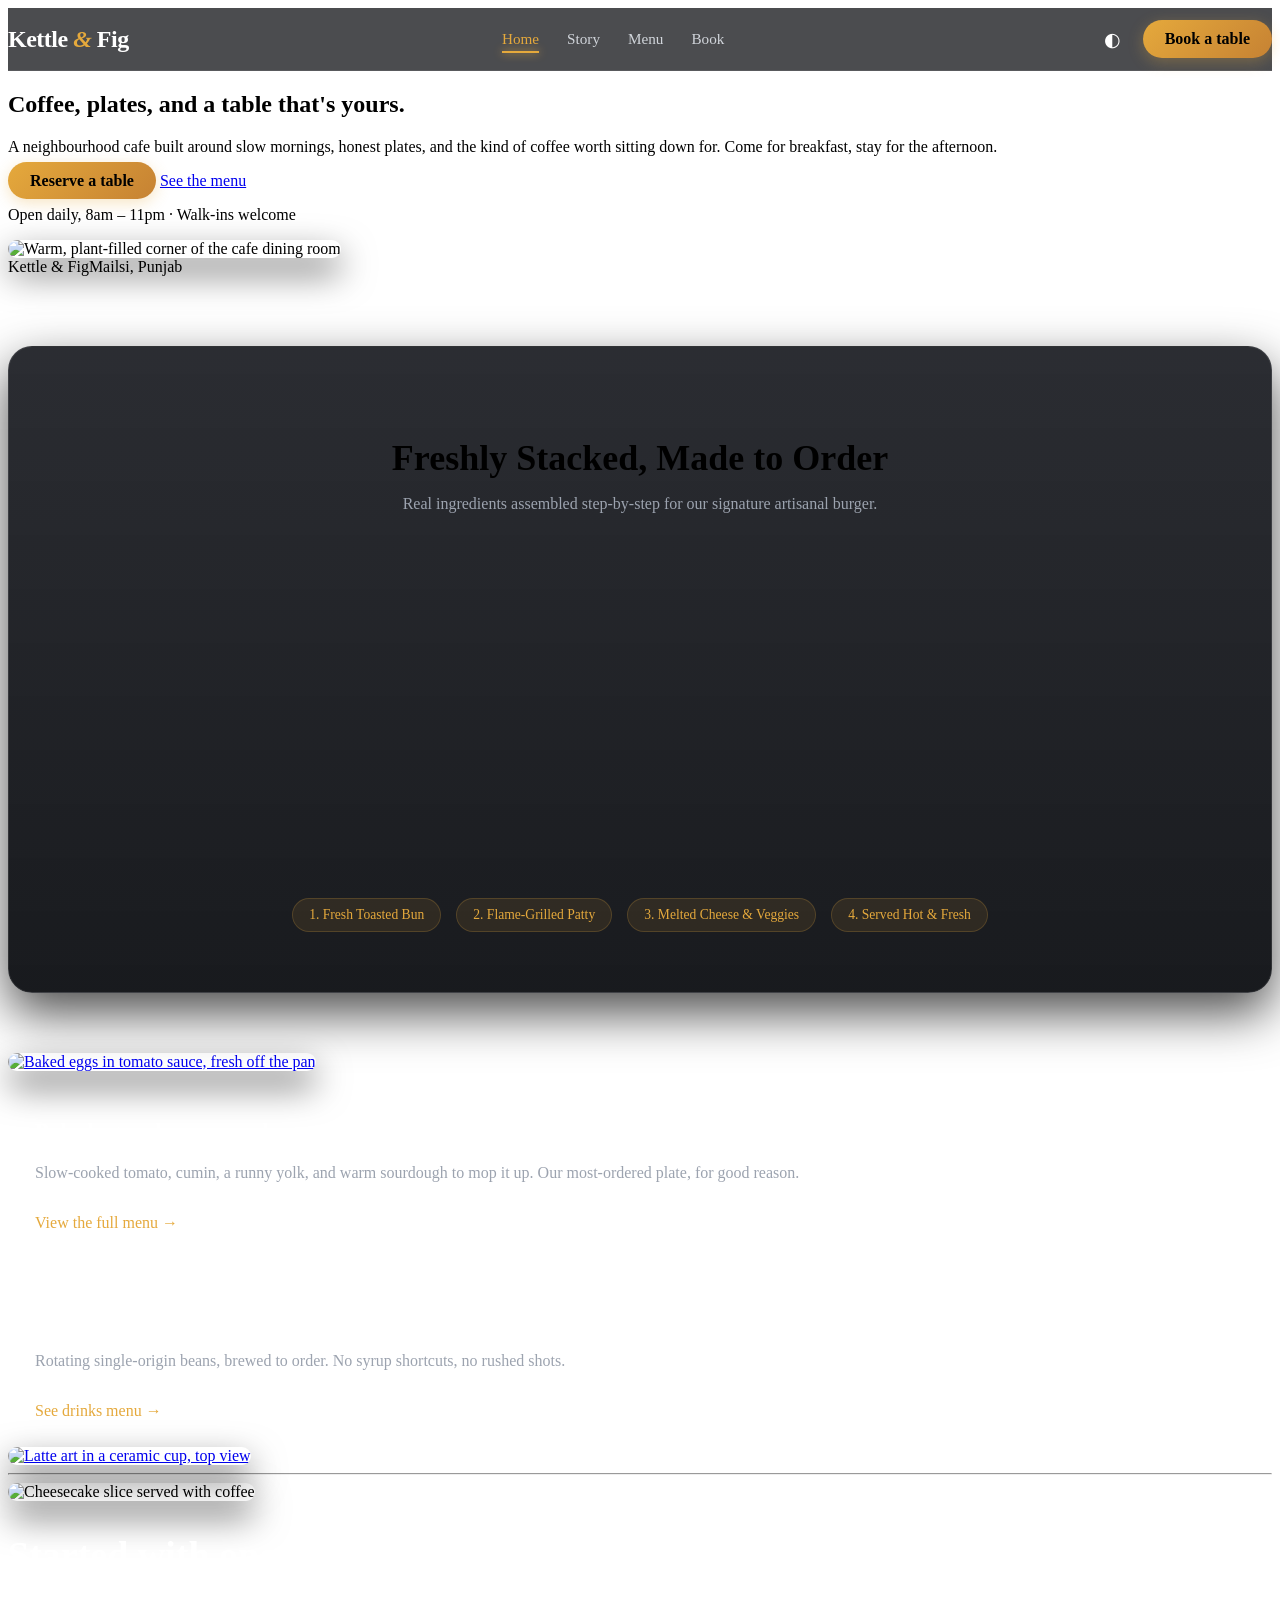
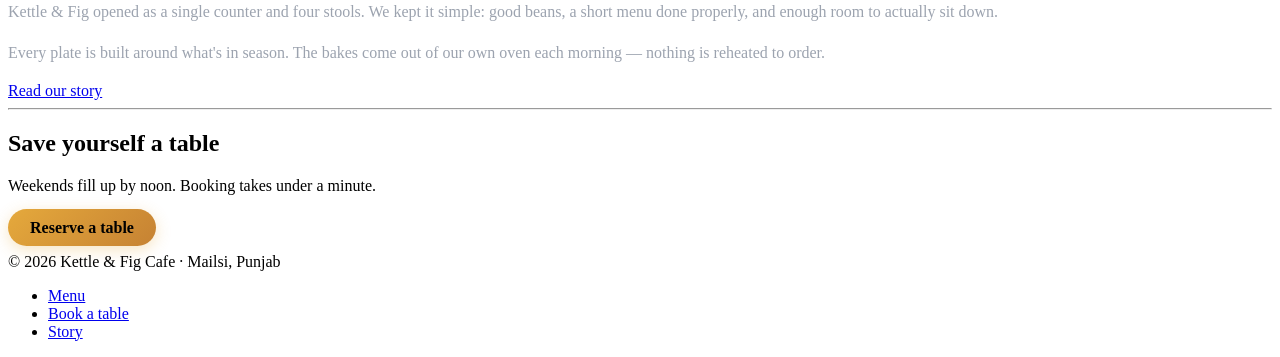
==== index.html @ b9de0999 "Add files via upload" ====
<!DOCTYPE html>
<html lang="en">
<head>
<meta charset="UTF-8">
<meta name="viewport" content="width=device-width, initial-scale=1.0">
<title>Kettle &amp; Fig — Coffee, plates, and a table that's yours</title>
<link rel="stylesheet" href="styles.css">
<style>
  /* --- PREMIUM NAVIGATION BAR & ENHANCED VISUALS --- */
  
  /* Modern Sticky Glassmorphism Header */
  header {
    position: sticky;
    top: 0;
    z-index: 1000;
    background: rgba(15, 17, 21, 0.75);
    backdrop-filter: blur(12px);
    -webkit-backdrop-filter: blur(12px);
    border-bottom: 1px solid rgba(255, 255, 255, 0.08);
    padding: 12px 0;
  }

  nav.wrap {
    display: flex;
    justify-content: space-between;
    align-items: center;
  }

  /* Attractive Logo Styling */
  .logo {
    font-size: 1.5rem;
    font-weight: 700;
    color: #fff;
    text-decoration: none;
    letter-spacing: -0.5px;
    transition: text-shadow 0.3s ease;
  }

  .logo em {
    color: #e5a93c;
    font-style: italic;
  }

  .logo:hover {
    text-shadow: 0 0 12px rgba(229, 169, 60, 0.6);
  }

  /* Stylish Nav Links */
  .nav-links {
    display: flex;
    gap: 28px;
    list-style: none;
    margin: 0;
    padding: 0;
  }

  .nav-links a {
    color: #d1d5db;
    text-decoration: none;
    font-weight: 500;
    font-size: 0.95rem;
    position: relative;
    padding: 6px 0;
    transition: color 0.3s ease;
  }

  .nav-links a:hover, .nav-links a.current {
    color: #e5a93c;
  }

  /* Animated Bottom Line on Hover */
  .nav-links a::after {
    content: '';
    position: absolute;
    bottom: 0;
    left: 0;
    width: 0%;
    height: 2px;
    background: #e5a93c;
    box-shadow: 0 0 8px #e5a93c;
    transition: width 0.3s ease;
  }

  .nav-links a:hover::after, .nav-links a.current::after {
    width: 100%;
  }

  /* Glowing Nav Button */
  .btn-nav {
    background: linear-gradient(135deg, #e5a93c 0%, #c68233 100%);
    color: #000 !important;
    padding: 10px 22px;
    border-radius: 30px;
    font-weight: 600;
    text-decoration: none;
    box-shadow: 0 4px 15px rgba(229, 169, 60, 0.3);
    transition: all 0.3s ease;
  }

  .btn-nav:hover {
    transform: translateY(-2px);
    box-shadow: 0 6px 20px rgba(229, 169, 60, 0.5);
  }

  /* Image Visual Improvements */
  .hero-photo img, .feature-photo img, .story-photo img {
    border-radius: 20px;
    box-shadow: 0 15px 35px rgba(0, 0, 0, 0.6);
    transition: transform 0.6s cubic-bezier(0.16, 1, 0.3, 1), box-shadow 0.6s ease;
  }

  .hero-photo:hover img, .feature-photo:hover img, .story-photo:hover img {
    transform: scale(1.03);
    box-shadow: 0 20px 45px rgba(229, 169, 60, 0.25);
  }

  /* Real-Image Cooking Video Section */
  .real-cooking-section {
    padding: 60px 20px;
    background: linear-gradient(180deg, rgba(20, 22, 28, 0.9) 0%, rgba(12, 14, 18, 0.95) 100%);
    border-radius: 24px;
    border: 1px solid rgba(255, 255, 255, 0.1);
    box-shadow: 0 20px 50px rgba(0,0,0,0.7);
    margin: 60px 0;
    text-align: center;
  }

  .cooking-video-stage {
    position: relative;
    width: 280px;
    height: 320px;
    margin: 40px auto 20px;
    display: flex;
    flex-direction: column-reverse;
    align-items: center;
    justify-content: flex-start;
  }

  .real-food-layer {
    position: absolute;
    width: 220px;
    height: auto;
    object-fit: contain;
    opacity: 0;
    transform: translateY(-140px) scale(0.7);
    animation: realCookAnimation 7.5s infinite cubic-bezier(0.34, 1.56, 0.64, 1);
    filter: drop-shadow(0 15px 15px rgba(0,0,0,0.6));
  }

  .real-bun-bottom {
    bottom: 10px;
    width: 200px;
    animation-delay: 0.2s;
  }

  .real-patty {
    bottom: 50px;
    width: 195px;
    animation-delay: 1.5s;
  }

  .real-assembled-burger {
    bottom: 35px;
    width: 220px;
    animation-delay: 3.2s;
  }

  @keyframes realCookAnimation {
    0% {
      opacity: 0;
      transform: translateY(-140px) scale(0.6) rotate(-5deg);
    }
    18% {
      opacity: 1;
      transform: translateY(0) scale(1) rotate(0deg);
    }
    82% {
      opacity: 1;
      transform: translateY(0) scale(1) rotate(0deg);
    }
    96%, 100% {
      opacity: 0;
      transform: translateY(30px) scale(0.85);
    }
  }

  .feature-cell {
    border-radius: 18px;
    background: rgba(255, 255, 255, 0.03);
    border: 1px solid rgba(255, 255, 255, 0.08);
    padding: 26px;
    transition: all 0.4s ease;
  }

  .feature-cell:hover {
    background: rgba(255, 255, 255, 0.06);
    border-color: rgba(229, 169, 60, 0.5);
    transform: translateY(-6px);
    box-shadow: 0 12px 30px rgba(0, 0, 0, 0.4);
  }
</style>
</head>
<body>

<header>
  <nav class="wrap">
    <a href="index.html" class="logo">Kettle <em>&amp;</em> Fig</a>
    <ul class="nav-links">
      <li><a href="index.html" class="current">Home</a></li>
      <li><a href="about.html">Story</a></li>
      <li><a href="menu.html">Menu</a></li>
      <li><a href="booking.html">Book</a></li>
    </ul>
    <div style="display:flex;align-items:center;gap:16px;">
      <button class="theme-toggle" id="themeToggle" aria-label="Toggle dark mode" style="background:none; border:none; color:#fff; cursor:pointer; font-size:1.2rem;">◐</button>
      <a href="booking.html" class="btn-nav">Book a table</a>
    </div>
  </nav>
</header>

<main>
  <!-- HERO -->
  <section class="hero wrap">
    <div>
      <h1><span>Coffee,</span> <span>plates, and</span> <span>a table that's yours.</span></h1>
      <p class="hero-sub">A neighbourhood cafe built around slow mornings, honest plates, and the kind of coffee worth sitting down for. Come for breakfast, stay for the afternoon.</p>
      <div class="hero-cta">
        <a href="booking.html" class="btn btn-nav">Reserve a table</a>
        <a href="menu.html" class="btn ghost">See the menu</a>
      </div>
      <p class="hero-note">Open daily, 8am – 11pm · Walk-ins welcome</p>
    </div>
    <div class="hero-photo">
      <!-- High Quality Cafe Interior Image -->
      <img src="https://images.unsplash.com/photo-1554118811-1e0d58224f24?auto=format&fit=crop&w=1000&q=80" alt="Warm, plant-filled corner of the cafe dining room">
      <div class="hero-badge">Kettle &amp; Fig<span>Mailsi, Punjab</span></div>
    </div>
  </section>

  <div class="kiran-strip" style="margin-top:70px;"></div>

  <!-- REAL-IMAGE ANIMATED COOKING PROCESS SECTION -->
  <section class="real-cooking-section wrap">
    <div class="section-head">
      <h2 style="font-size: clamp(26px, 3.5vw, 36px); margin-bottom: 10px;">Freshly Stacked, Made to Order</h2>
      <p style="color: #9ca3af; font-size: 1rem;">Real ingredients assembled step-by-step for our signature artisanal burger.</p>
    </div>

    <!-- Live Real Image Animation Stage -->
    <div class="cooking-video-stage">
      <!-- Real Bottom Bun -->
      <img class="real-food-layer real-bun-bottom" src="https://images.unsplash.com/photo-1586190848861-99aa4a171e90?auto=format&fit=crop&w=600&q=80" alt="Freshly Toasted Bun">
      
      <!-- Real Flame Grilled Patty -->
      <img class="real-food-layer real-patty" src="https://images.unsplash.com/photo-1568901346375-23c9450c58cd?auto=format&fit=crop&w=600&q=80" alt="Grilled Patty">
      
      <!-- Fully Assembled Gourmet Burger -->
      <img class="real-food-layer real-assembled-burger" src="https://images.unsplash.com/photo-1571091718767-18b5b1457add?auto=format&fit=crop&w=600&q=80" alt="Freshly Served Gourmet Burger">
    </div>

    <div style="display: flex; justify-content: center; gap: 15px; flex-wrap: wrap; margin-top: 25px;">
      <span style="font-size: 0.85rem; color: #e5a93c; background: rgba(229,169,60,0.1); border: 1px solid rgba(229,169,60,0.2); padding: 8px 16px; border-radius: 20px;">1. Fresh Toasted Bun</span>
      <span style="font-size: 0.85rem; color: #e5a93c; background: rgba(229,169,60,0.1); border: 1px solid rgba(229,169,60,0.2); padding: 8px 16px; border-radius: 20px;">2. Flame-Grilled Patty</span>
      <span style="font-size: 0.85rem; color: #e5a93c; background: rgba(229,169,60,0.1); border: 1px solid rgba(229,169,60,0.2); padding: 8px 16px; border-radius: 20px;">3. Melted Cheese &amp; Veggies</span>
      <span style="font-size: 0.85rem; color: #e5a93c; background: rgba(229,169,60,0.1); border: 1px solid rgba(229,169,60,0.2); padding: 8px 16px; border-radius: 20px;">4. Served Hot &amp; Fresh</span>
    </div>
  </section>

  <!-- FEATURE STRIP -->
  <section class="feature-strip" style="padding:0;">
    <div class="feature-grid">
      <a href="menu.html" class="feature-photo">
        <!-- Fresh Breakfast/Shakshuka Image -->
        <img src="https://images.unsplash.com/photo-1525351484163-7529414344d8?auto=format&fit=crop&w=900&q=80" alt="Baked eggs in tomato sauce, fresh off the pan">
      </a>
      <div class="feature-cell">
        <h3 style="font-size: 1.35rem; margin-bottom: 12px; color: #fff;">Baked eggs, done properly</h3>
        <p style="line-height: 1.6; color: #9ca3af;">Slow-cooked tomato, cumin, a runny yolk, and warm sourdough to mop it up. Our most-ordered plate, for good reason.</p>
        <a href="menu.html" style="margin-top: 12px; display: inline-block; color: #e5a93c; text-decoration: none;">View the full menu →</a>
      </div>
      <div class="feature-cell">
        <h3 style="font-size: 1.35rem; margin-bottom: 12px; color: #fff;">Coffee, taken seriously</h3>
        <p style="line-height: 1.6; color: #9ca3af;">Rotating single-origin beans, brewed to order. No syrup shortcuts, no rushed shots.</p>
        <a href="menu.html" style="margin-top: 12px; display: inline-block; color: #e5a93c; text-decoration: none;">See drinks menu →</a>
      </div>
      <a href="menu.html" class="feature-photo">
        <!-- High Quality Artisanal Latte Art Image -->
        <img src="https://images.unsplash.com/photo-1541167760496-1628856ab772?auto=format&fit=crop&w=900&q=80" alt="Latte art in a ceramic cup, top view">
      </a>
    </div>
  </section>

  <hr class="rule">

  <!-- STORY -->
  <section class="story reveal">
    <div class="wrap">
      <div class="story-photo">
        <!-- Fresh Bakery / Dessert Image -->
        <img src="https://images.unsplash.com/photo-1551024709-8f23befc6f87?auto=format&fit=crop&w=900&q=80" alt="Cheesecake slice served with coffee">
      </div>
      <div class="story-text">
        <h2 style="font-size:clamp(28px,3.5vw,38px);margin-bottom:22px; color:#fff;">Started with one espresso machine and a rented corner.</h2>
        <p style="line-height: 1.6; color: #9ca3af;">Kettle &amp; Fig opened as a single counter and four stools. We kept it simple: good beans, a short menu done properly, and enough room to actually sit down.</p>
        <p style="line-height: 1.6; color: #9ca3af;">Every plate is built around what's in season. The bakes come out of our own oven each morning — nothing is reheated to order.</p>
        <a href="about.html" class="btn ghost" style="margin-top:12px;">Read our story</a>
      </div>
    </div>
  </section>

  <hr class="rule">

  <!-- BOOKING TEASER -->
  <section class="booking">
    <div class="wrap" style="text-align:left;max-width:640px;">
      <div class="section-head" style="margin-bottom:24px;">
        <h2 style="color:inherit;">Save yourself a table</h2>
        <p>Weekends fill up by noon. Booking takes under a minute.</p>
      </div>
      <a href="booking.html" class="btn btn-nav">Reserve a table</a>
    </div>
  </section>
</main>

<footer>
  <div class="wrap">
    <p>© 2026 Kettle &amp; Fig Cafe · Mailsi, Punjab</p>
    <ul class="footer-links">
      <li><a href="menu.html">Menu</a></li>
      <li><a href="booking.html">Book a table</a></li>
      <li><a href="about.html">Story</a></li>
    </ul>
  </div>
</footer>

<script src="script.js"></script>
</body>
</html>
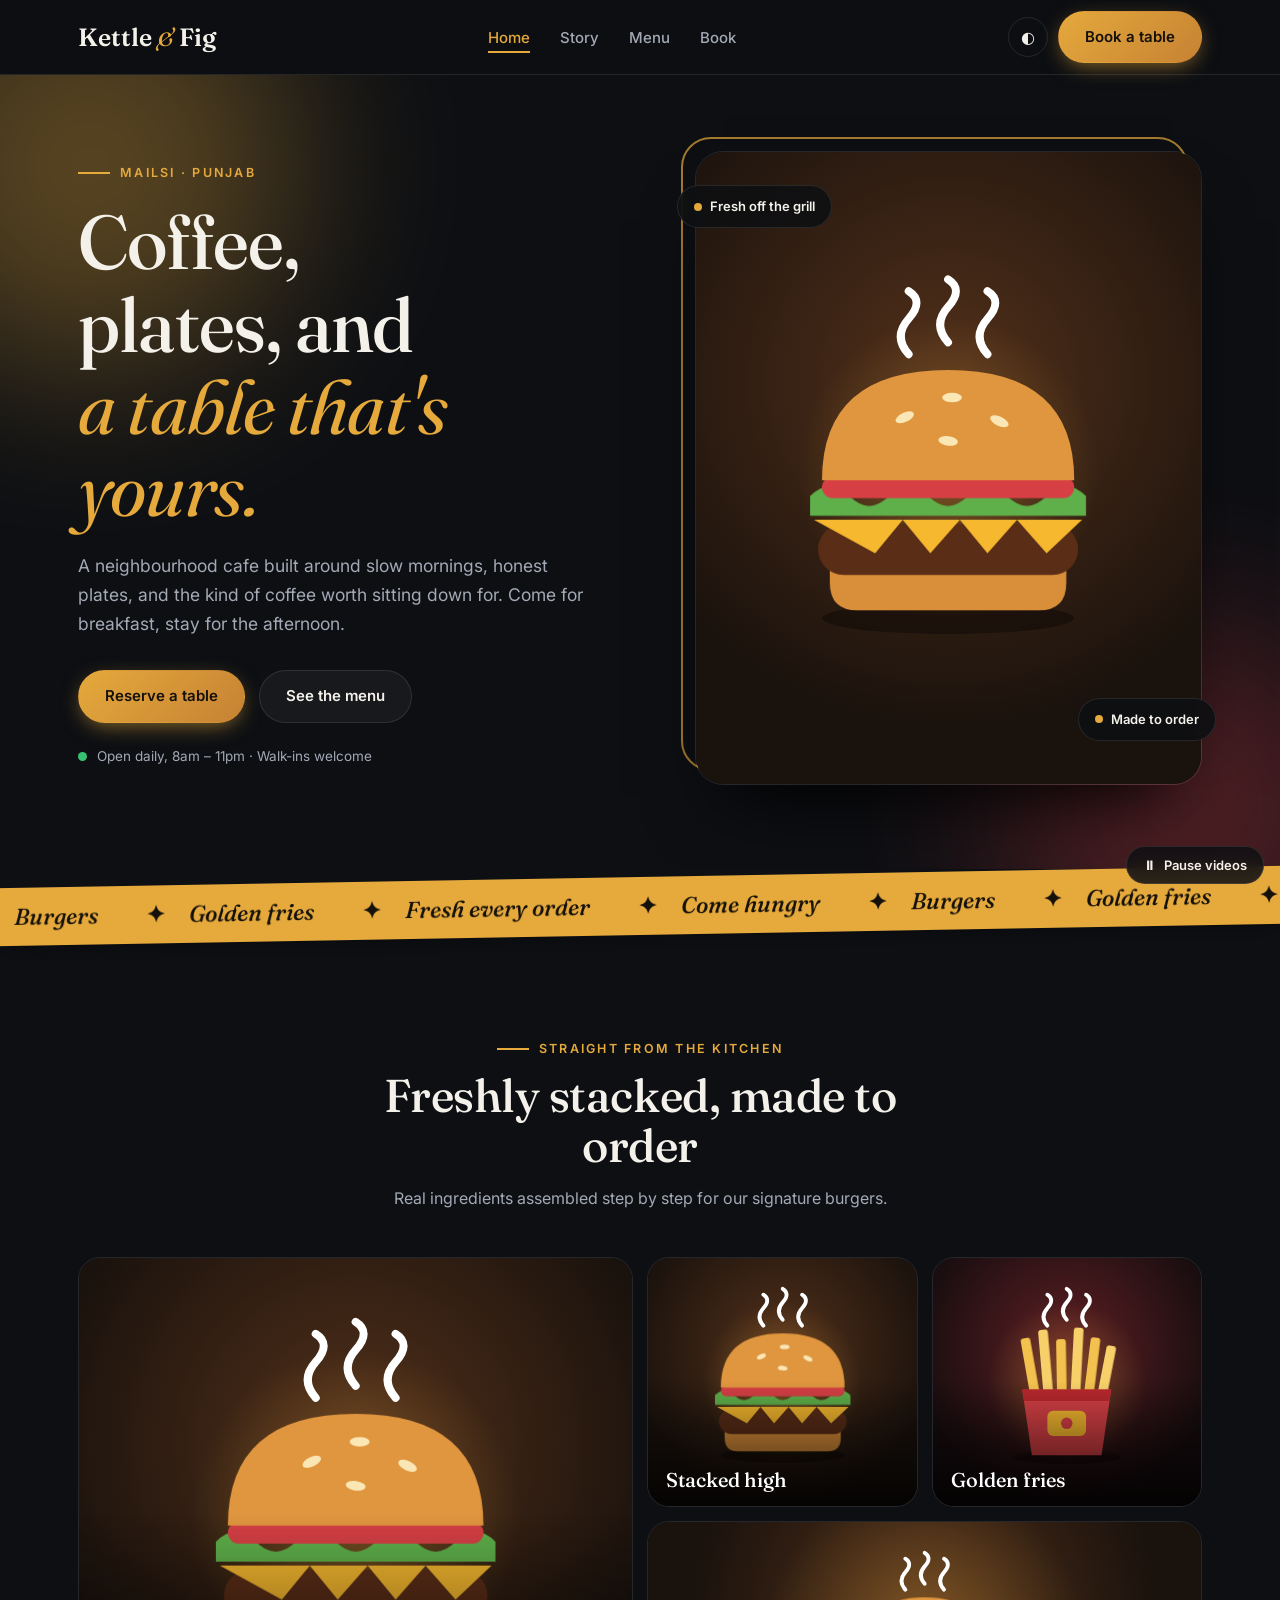
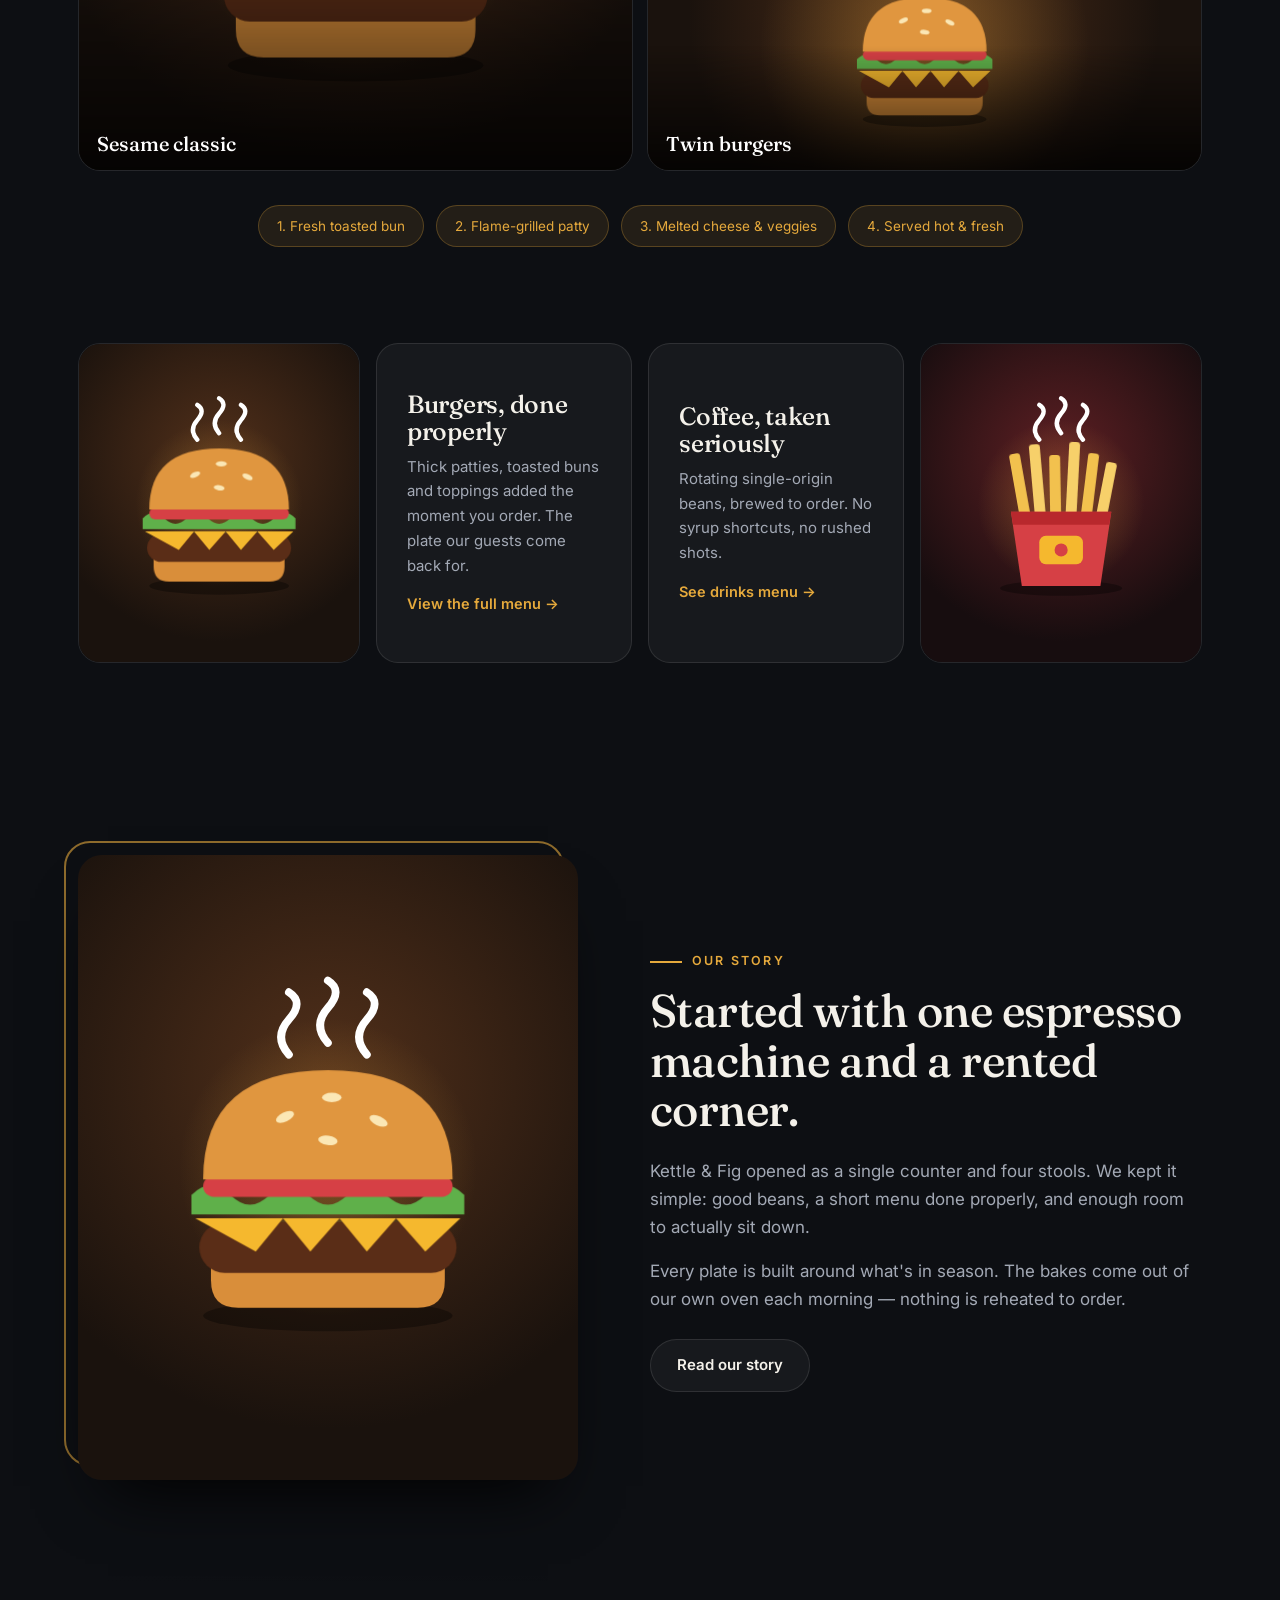
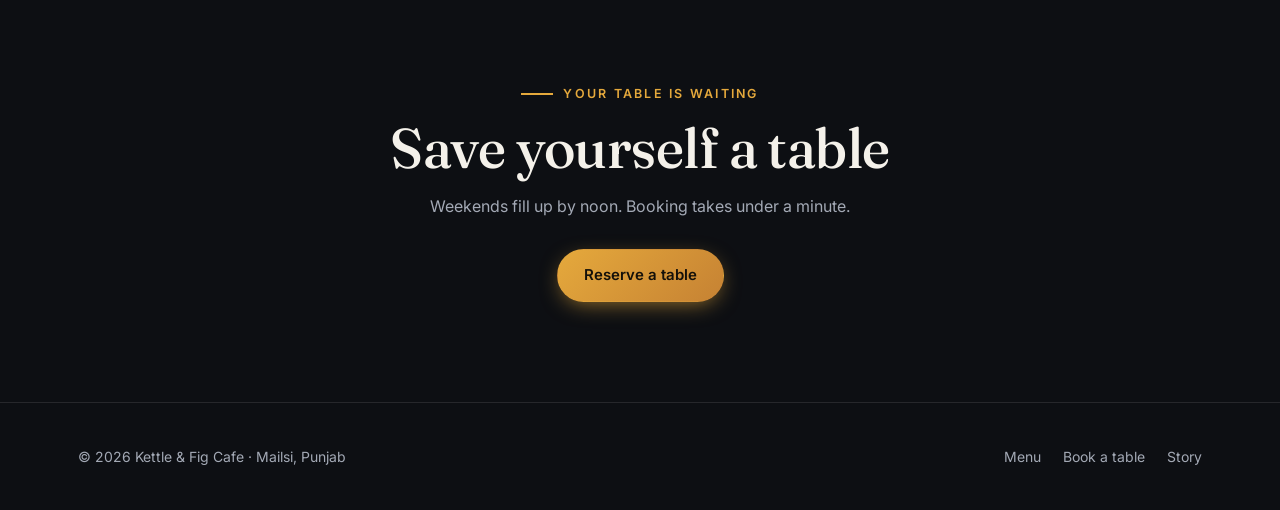
==== commit e4e8c288: "Update index.html" ====
--- a/index.html
+++ b/index.html
@@ -2,322 +2,285 @@
 <html lang="en">
 <head>
 <meta charset="UTF-8">
-<meta name="viewport" content="width=device-width, initial-scale=1.0">
+<meta name="viewport" content="width=device-width, initial-scale=1.0, viewport-fit=cover">
+<meta name="theme-color" content="#0d0f13">
+<meta name="referrer" content="no-referrer">
 <title>Kettle &amp; Fig — Coffee, plates, and a table that's yours</title>
-<link rel="stylesheet" href="styles.css">
+<meta name="description" content="A neighbourhood cafe in Mailsi built around honest plates, fresh burgers and coffee worth sitting down for. Open daily, 8am – 11pm.">
+<link rel="preconnect" href="https://fonts.googleapis.com">
+<link rel="preconnect" href="https://fonts.gstatic.com" crossorigin>
+<link href="https://fonts.googleapis.com/css2?family=Fraunces:ital,opsz,wght@0,9..144,500;0,9..144,600;1,9..144,400&family=Inter:wght@400;500;600;700&display=swap" rel="stylesheet">
 <style>
-  /* --- PREMIUM NAVIGATION BAR & ENHANCED VISUALS --- */
-  
-  /* Modern Sticky Glassmorphism Header */
-  header {
-    position: sticky;
-    top: 0;
-    z-index: 1000;
-    background: rgba(15, 17, 21, 0.75);
-    backdrop-filter: blur(12px);
-    -webkit-backdrop-filter: blur(12px);
-    border-bottom: 1px solid rgba(255, 255, 255, 0.08);
-    padding: 12px 0;
-  }
-
-  nav.wrap {
-    display: flex;
-    justify-content: space-between;
-    align-items: center;
-  }
-
-  /* Attractive Logo Styling */
-  .logo {
-    font-size: 1.5rem;
-    font-weight: 700;
-    color: #fff;
-    text-decoration: none;
-    letter-spacing: -0.5px;
-    transition: text-shadow 0.3s ease;
-  }
-
-  .logo em {
-    color: #e5a93c;
-    font-style: italic;
-  }
-
-  .logo:hover {
-    text-shadow: 0 0 12px rgba(229, 169, 60, 0.6);
-  }
-
-  /* Stylish Nav Links */
-  .nav-links {
-    display: flex;
-    gap: 28px;
-    list-style: none;
-    margin: 0;
-    padding: 0;
-  }
-
-  .nav-links a {
-    color: #d1d5db;
-    text-decoration: none;
-    font-weight: 500;
-    font-size: 0.95rem;
-    position: relative;
-    padding: 6px 0;
-    transition: color 0.3s ease;
-  }
-
-  .nav-links a:hover, .nav-links a.current {
-    color: #e5a93c;
-  }
-
-  /* Animated Bottom Line on Hover */
-  .nav-links a::after {
-    content: '';
-    position: absolute;
-    bottom: 0;
-    left: 0;
-    width: 0%;
-    height: 2px;
-    background: #e5a93c;
-    box-shadow: 0 0 8px #e5a93c;
-    transition: width 0.3s ease;
-  }
-
-  .nav-links a:hover::after, .nav-links a.current::after {
-    width: 100%;
-  }
-
-  /* Glowing Nav Button */
-  .btn-nav {
-    background: linear-gradient(135deg, #e5a93c 0%, #c68233 100%);
-    color: #000 !important;
-    padding: 10px 22px;
-    border-radius: 30px;
-    font-weight: 600;
-    text-decoration: none;
-    box-shadow: 0 4px 15px rgba(229, 169, 60, 0.3);
-    transition: all 0.3s ease;
-  }
-
-  .btn-nav:hover {
-    transform: translateY(-2px);
-    box-shadow: 0 6px 20px rgba(229, 169, 60, 0.5);
-  }
-
-  /* Image Visual Improvements */
-  .hero-photo img, .feature-photo img, .story-photo img {
-    border-radius: 20px;
-    box-shadow: 0 15px 35px rgba(0, 0, 0, 0.6);
-    transition: transform 0.6s cubic-bezier(0.16, 1, 0.3, 1), box-shadow 0.6s ease;
-  }
-
-  .hero-photo:hover img, .feature-photo:hover img, .story-photo:hover img {
-    transform: scale(1.03);
-    box-shadow: 0 20px 45px rgba(229, 169, 60, 0.25);
-  }
-
-  /* Real-Image Cooking Video Section */
-  .real-cooking-section {
-    padding: 60px 20px;
-    background: linear-gradient(180deg, rgba(20, 22, 28, 0.9) 0%, rgba(12, 14, 18, 0.95) 100%);
-    border-radius: 24px;
-    border: 1px solid rgba(255, 255, 255, 0.1);
-    box-shadow: 0 20px 50px rgba(0,0,0,0.7);
-    margin: 60px 0;
-    text-align: center;
-  }
-
-  .cooking-video-stage {
-    position: relative;
-    width: 280px;
-    height: 320px;
-    margin: 40px auto 20px;
-    display: flex;
-    flex-direction: column-reverse;
-    align-items: center;
-    justify-content: flex-start;
-  }
-
-  .real-food-layer {
-    position: absolute;
-    width: 220px;
-    height: auto;
-    object-fit: contain;
-    opacity: 0;
-    transform: translateY(-140px) scale(0.7);
-    animation: realCookAnimation 7.5s infinite cubic-bezier(0.34, 1.56, 0.64, 1);
-    filter: drop-shadow(0 15px 15px rgba(0,0,0,0.6));
-  }
-
-  .real-bun-bottom {
-    bottom: 10px;
-    width: 200px;
-    animation-delay: 0.2s;
-  }
-
-  .real-patty {
-    bottom: 50px;
-    width: 195px;
-    animation-delay: 1.5s;
-  }
-
-  .real-assembled-burger {
-    bottom: 35px;
-    width: 220px;
-    animation-delay: 3.2s;
-  }
-
-  @keyframes realCookAnimation {
-    0% {
-      opacity: 0;
-      transform: translateY(-140px) scale(0.6) rotate(-5deg);
-    }
-    18% {
-      opacity: 1;
-      transform: translateY(0) scale(1) rotate(0deg);
-    }
-    82% {
-      opacity: 1;
-      transform: translateY(0) scale(1) rotate(0deg);
-    }
-    96%, 100% {
-      opacity: 0;
-      transform: translateY(30px) scale(0.85);
-    }
-  }
-
-  .feature-cell {
-    border-radius: 18px;
-    background: rgba(255, 255, 255, 0.03);
-    border: 1px solid rgba(255, 255, 255, 0.08);
-    padding: 26px;
-    transition: all 0.4s ease;
-  }
-
-  .feature-cell:hover {
-    background: rgba(255, 255, 255, 0.06);
-    border-color: rgba(229, 169, 60, 0.5);
-    transform: translateY(-6px);
-    box-shadow: 0 12px 30px rgba(0, 0, 0, 0.4);
-  }
+:root{--bg:#0d0f13;--bg2:#14171d;--card:rgba(255,255,255,.045);--line:rgba(255,255,255,.1);--ink:#f4f1ea;--soft:#a3a9b5;--gold:#e5a93c;--gold2:#c68233;--red:#d64045;--ease:cubic-bezier(.2,.7,.2,1)}
+:root[data-theme="light"]{--bg:#fbf7ef;--bg2:#f2ebdd;--card:rgba(0,0,0,.04);--line:rgba(0,0,0,.12);--ink:#1d1a16;--soft:#6a6358;--gold:#b9770e;--gold2:#8f5a08}
+*{box-sizing:border-box}
+html{scroll-behavior:smooth}
+body{margin:0;background:var(--bg);color:var(--ink);font:16px/1.65 Inter,system-ui,sans-serif;-webkit-font-smoothing:antialiased;overflow-x:hidden}
+h1,h2,h3{font-family:Fraunces,Georgia,serif;font-weight:500;line-height:1.08;margin:0;letter-spacing:-.01em}
+a{color:inherit}
+video{display:block;width:100%;height:100%;object-fit:cover;background:var(--bg2)}
+.wrap{max-width:1180px;margin:0 auto;padding:0 28px}
+:focus-visible{outline:2px solid var(--gold);outline-offset:3px}
+::selection{background:var(--gold);color:#111}
+#bar{position:fixed;top:0;left:0;height:3px;width:0;background:linear-gradient(90deg,var(--gold),var(--red));z-index:2000}
+
+/* header */
+header{position:sticky;top:0;z-index:1000;background:color-mix(in srgb,var(--bg) 78%,transparent);backdrop-filter:blur(14px);-webkit-backdrop-filter:blur(14px);border-bottom:1px solid var(--line)}
+nav.wrap{display:flex;align-items:center;justify-content:space-between;height:74px}
+.logo{font:600 25px Fraunces,serif;text-decoration:none;transition:text-shadow .3s}
+.logo em{color:var(--gold);font-weight:400}
+.logo:hover{text-shadow:0 0 18px color-mix(in srgb,var(--gold) 60%,transparent)}
+.nav-links{display:flex;gap:30px;list-style:none;margin:0;padding:0}
+.nav-links a{position:relative;text-decoration:none;color:var(--soft);font-size:15px;font-weight:500;padding:6px 0;transition:color .25s}
+.nav-links a::after{content:"";position:absolute;left:0;bottom:0;height:2px;width:0;background:var(--gold);transition:width .3s}
+.nav-links a:hover,.nav-links a.current{color:var(--gold)}
+.nav-links a:hover::after,.nav-links a.current::after{width:100%}
+.nav-r{display:flex;align-items:center;gap:10px}
+.ib{width:40px;height:40px;border-radius:50%;border:1px solid var(--line);background:transparent;color:var(--ink);cursor:pointer;font-size:16px}
+.ib:hover{border-color:var(--gold);color:var(--gold)}
+.menu-btn{display:none}
+.btn{position:relative;overflow:hidden;display:inline-flex;align-items:center;gap:8px;padding:13px 26px;border-radius:40px;font-weight:600;font-size:15px;text-decoration:none;border:1px solid transparent;cursor:pointer;transition:transform .3s var(--ease),box-shadow .3s}
+.btn-gold{background:linear-gradient(135deg,var(--gold),var(--gold2));color:#14100a;box-shadow:0 6px 22px -6px color-mix(in srgb,var(--gold) 70%,transparent)}
+.btn-gold:hover{transform:translateY(-3px);box-shadow:0 14px 30px -8px color-mix(in srgb,var(--gold) 80%,transparent)}
+.btn-gold::after{content:"";position:absolute;top:0;left:-80%;width:50%;height:100%;background:linear-gradient(100deg,transparent,#fff7,transparent);transform:skewX(-20deg)}
+.btn-gold:hover::after{animation:shine .8s}
+@keyframes shine{to{left:140%}}
+.btn-ghost{border-color:var(--line);background:var(--card);color:var(--ink)}
+.btn-ghost:hover{border-color:var(--gold);color:var(--gold);transform:translateY(-3px)}
+
+/* hero */
+.hero{position:relative;isolation:isolate;overflow:hidden}
+.blob{position:absolute;z-index:-1;border-radius:50%;filter:blur(90px);opacity:.34;animation:drift 16s ease-in-out infinite alternate}
+.b1{width:420px;height:420px;background:var(--gold);top:-120px;left:-120px}
+.b2{width:360px;height:360px;background:var(--red);bottom:-120px;right:-80px;animation-delay:-6s}
+@keyframes drift{to{transform:translate(70px,50px) scale(1.2)}}
+.hero .wrap{display:grid;grid-template-columns:1.05fr .95fr;gap:56px;align-items:center;padding-top:76px;padding-bottom:84px}
+.eyebrow{display:inline-flex;align-items:center;gap:10px;color:var(--gold);font-size:12.5px;font-weight:600;letter-spacing:.18em;text-transform:uppercase}
+.eyebrow::before{content:"";width:32px;height:2px;background:currentColor}
+.hero h1{font-size:clamp(40px,6vw,76px);margin:18px 0 22px}
+.hero h1 span{display:inline-block;opacity:0;transform:translateY(24px);animation:up .9s var(--ease) forwards}
+.hero h1 span:nth-child(2){animation-delay:.1s}.hero h1 span:nth-child(3){animation-delay:.2s;color:var(--gold);font-style:italic;font-weight:400}
+@keyframes up{to{opacity:1;transform:none}}
+.hero-sub{max-width:48ch;color:var(--soft);font-size:17.5px}
+.hero-cta{display:flex;gap:14px;flex-wrap:wrap;margin-top:32px}
+.hero-note{margin-top:22px;font-size:13.5px;color:var(--soft);display:flex;align-items:center;gap:10px}
+.hero-note i{width:9px;height:9px;border-radius:50%;background:#38c172;animation:pulse 1.8s infinite}
+@keyframes pulse{50%{opacity:.3;transform:scale(1.6)}}
+.hero-media{position:relative;aspect-ratio:4/5;animation:bob 7s ease-in-out infinite}
+@keyframes bob{50%{transform:translateY(-12px)}}
+.hero-media::before{content:"";position:absolute;inset:-14px 14px 14px -14px;border:2px solid var(--gold);border-radius:30px;opacity:.7}
+.hero-media .vid{position:absolute;inset:0;border-radius:28px;overflow:hidden;box-shadow:0 40px 70px -30px #000;border:1px solid var(--line)}
+.chip{position:absolute;z-index:3;background:color-mix(in srgb,var(--bg) 82%,transparent);backdrop-filter:blur(10px);-webkit-backdrop-filter:blur(10px);border:1px solid var(--line);border-radius:30px;padding:10px 16px;font-size:13px;font-weight:600;display:flex;align-items:center;gap:8px}
+.chip i{width:8px;height:8px;border-radius:50%;background:var(--gold)}
+.c1{left:-18px;top:34px;animation:bob 6s ease-in-out infinite -2s}.c2{right:-14px;bottom:44px;animation:bob 5s ease-in-out infinite -1s}
+
+/* marquee */
+.marquee{background:var(--gold);color:#14100a;overflow:hidden;white-space:nowrap;transform:rotate(-1deg);margin:8px -10px 0;box-shadow:0 10px 30px -12px #0008}
+.marquee div{display:inline-block;padding:15px 0;font:italic 500 23px Fraunces,serif;animation:mq 32s linear infinite}
+.marquee span{margin:0 24px}.marquee b{font-style:normal;margin-left:24px}
+@keyframes mq{to{transform:translateX(-50%)}}
+
+section.s{padding:96px 0}
+.head{max-width:620px;margin:0 auto 46px;text-align:center}
+.head h2{font-size:clamp(30px,4vw,46px);margin:12px 0 14px}
+.head p{color:var(--soft);margin:0}
+
+/* showcase bento */
+.bento{display:grid;grid-template-columns:repeat(4,1fr);grid-auto-rows:clamp(150px,21vw,250px);gap:14px}
+.tile{position:relative;overflow:hidden;border-radius:22px;border:1px solid var(--line);isolation:isolate;transition:border-color .4s,box-shadow .4s}
+.tile:nth-child(1){grid-column:span 2;grid-row:span 2}.tile:nth-child(4){grid-column:span 2}
+.tile video{transition:transform 1s var(--ease)}
+.tile:hover{border-color:var(--gold);box-shadow:0 20px 50px -20px color-mix(in srgb,var(--gold) 50%,transparent)}
+.tile:hover video{transform:scale(1.08)}
+.tile::after{content:"";position:absolute;inset:0;z-index:1;background:linear-gradient(180deg,transparent 50%,rgba(0,0,0,.78))}
+.tile span{position:absolute;z-index:2;left:18px;bottom:14px;font:500 20px Fraunces,serif;color:#fff}
+.steps{display:flex;justify-content:center;gap:12px;flex-wrap:wrap;margin-top:34px}
+.steps span{font-size:13.5px;color:var(--gold);background:color-mix(in srgb,var(--gold) 10%,transparent);border:1px solid color-mix(in srgb,var(--gold) 28%,transparent);padding:9px 18px;border-radius:30px}
+
+/* feature strip */
+.fs{display:grid;grid-template-columns:1.1fr 1fr 1fr 1.1fr;gap:16px}
+.fv{border-radius:22px;overflow:hidden;min-height:320px;border:1px solid var(--line);display:block}
+.fv video{transition:transform .9s var(--ease)}.fv:hover video{transform:scale(1.07)}
+.fc{border-radius:22px;background:var(--card);border:1px solid var(--line);padding:30px;display:flex;flex-direction:column;justify-content:center;transition:transform .4s,border-color .4s,box-shadow .4s}
+.fc:hover{transform:translateY(-8px);border-color:var(--gold);box-shadow:0 18px 40px -18px #000}
+.fc h3{font-size:25px;margin-bottom:10px}.fc p{color:var(--soft);margin:0 0 14px;font-size:15px}
+.fc a{color:var(--gold);text-decoration:none;font-weight:600;font-size:14.5px}
+
+/* story */
+.story .wrap{display:grid;grid-template-columns:.95fr 1.05fr;gap:72px;align-items:center}
+.sp{position:relative;aspect-ratio:4/5}
+.sp::before{content:"";position:absolute;inset:-14px 14px 14px -14px;border:2px solid var(--gold);border-radius:26px;opacity:.6}
+.sp .vid{position:absolute;inset:0;border-radius:24px;overflow:hidden;box-shadow:0 36px 64px -30px #000}
+.story h2{font-size:clamp(30px,3.8vw,46px);margin:14px 0 22px}
+.story p{color:var(--soft);font-size:17px;margin:0 0 16px}
+
+/* cta */
+.cta{position:relative;isolation:isolate;overflow:hidden;padding:100px 0;text-align:center}
+.cta video{position:absolute;inset:0;z-index:-2;opacity:.4}
+.cta::before{content:"";position:absolute;inset:0;z-index:-1;background:radial-gradient(circle at 50% 40%,transparent 0,var(--bg) 85%)}
+.cta h2{font-size:clamp(32px,4.6vw,56px);margin:14px 0}
+.cta p{color:var(--soft);margin:0 auto 30px;max-width:44ch}
+
+footer{border-top:1px solid var(--line);padding:42px 0}
+footer .wrap{display:flex;justify-content:space-between;align-items:center;flex-wrap:wrap;gap:16px}
+footer p{margin:0;color:var(--soft);font-size:14px}
+.fl{display:flex;gap:22px;list-style:none;padding:0;margin:0;font-size:14px}.fl a{text-decoration:none;color:var(--soft)}.fl a:hover{color:var(--gold)}
+
+.motion{position:fixed;right:16px;bottom:calc(16px + env(safe-area-inset-bottom,0px));z-index:1500;display:flex;gap:8px;align-items:center;padding:10px 16px;border-radius:30px;border:1px solid var(--line);background:color-mix(in srgb,var(--bg) 85%,transparent);backdrop-filter:blur(10px);-webkit-backdrop-filter:blur(10px);color:var(--ink);font:600 13px Inter,sans-serif;cursor:pointer}
+video.stalled{animation:kb 14s ease-in-out infinite alternate!important}
+@keyframes kb{to{transform:scale(1.14) translate(-1.5%,-1%)}}
+.rv{opacity:0;transform:translateY(34px);transition:opacity .8s var(--ease),transform .8s var(--ease)}
+.rv.in{opacity:1;transform:none}
+
+@media(max-width:900px){
+ .hero .wrap,.story .wrap{grid-template-columns:1fr;gap:44px}
+ .hero .wrap{padding-top:44px}
+ .hero-media{max-width:440px;margin:0 auto;width:100%}
+ .fs{grid-template-columns:1fr 1fr}.fv{min-height:240px}
+ section.s{padding:68px 0}
+}
+@media(max-width:820px){
+ .menu-btn{display:block}.nav-r .btn{display:none}
+ .nav-links{display:none;position:absolute;left:0;right:0;top:74px;flex-direction:column;gap:0;padding:6px 28px 16px;background:var(--bg);border-bottom:1px solid var(--line)}
+ .nav-links.open{display:flex}.nav-links a{display:block;padding:14px 0;font-size:17px;border-bottom:1px solid var(--line)}.nav-links a::after{display:none}
+}
+@media(max-width:620px){
+ .wrap{padding:0 18px}
+ .bento{grid-template-columns:1fr 1fr;grid-auto-rows:44vw;gap:10px}.tile:nth-child(1){grid-column:span 2;grid-row:span 1}.tile span{font-size:16px}
+ .fs{grid-template-columns:1fr}.c1{left:-6px}.c2{right:-6px}
+ .hero-cta .btn{flex:1;justify-content:center}.marquee div{font-size:19px}
+ .motion span+span{display:none}
+}
+@media(prefers-reduced-motion:reduce){.blob,.hero-media,.chip,.marquee div,.hero-note i{animation:none!important}.hero h1 span,.rv{opacity:1;transform:none}}
+
+/* ===== animated food scenes (always play; real footage fades in on top) ===== */
+video{position:absolute;inset:0;background:transparent;opacity:0;transition:opacity .7s}
+video.on{opacity:1}
+.cta video{opacity:.4}
+.fv{position:relative}
+video.stalled{animation:none!important}
+.scene{position:absolute;inset:0;display:grid;place-items:center;overflow:hidden;background:radial-gradient(circle at 50% 36%,#52301a 0,#1a120d 74%)}
+.scene.fries{background:radial-gradient(circle at 50% 36%,#5e1f23 0,#170d0f 74%)}
+.scene::before{content:"";position:absolute;width:62%;aspect-ratio:1;border-radius:50%;background:radial-gradient(circle,#e5a93c55,transparent 68%);animation:glow 3.4s ease-in-out infinite alternate}
+@keyframes glow{to{transform:scale(1.25);opacity:.55}}
+.scene svg{position:relative;width:78%;height:78%;transition:opacity .5s}
+.scene svg.out{opacity:0}
+.scene .L,.scene .F{opacity:0}
+.scene svg.go .L{animation:drop .85s cubic-bezier(.3,1.5,.5,1) both;animation-delay:var(--d)}
+.scene svg.go .F{animation:pop .8s cubic-bezier(.3,1.5,.5,1) both;animation-delay:var(--d)}
+@keyframes drop{from{transform:translateY(-150px);opacity:0}to{transform:none;opacity:1}}
+@keyframes pop{from{transform:translateY(80px);opacity:0}to{transform:none;opacity:1}}
+.scene .sm{animation:steam 3s ease-in-out infinite;animation-delay:var(--d)}
+@keyframes steam{0%{transform:translateY(8px);opacity:0}35%{opacity:.7}100%{transform:translateY(-16px);opacity:0}}
+.paused .scene *,.paused .scene::before{animation-play-state:paused!important}
+@media(prefers-reduced-motion:reduce){.scene .sm,.scene::before{animation:none!important}.scene svg.go .L,.scene svg.go .F{animation:none!important;opacity:1}}
 </style>
 </head>
 <body>
+<div id="bar"></div>
 
 <header>
   <nav class="wrap">
     <a href="index.html" class="logo">Kettle <em>&amp;</em> Fig</a>
-    <ul class="nav-links">
+    <ul class="nav-links" id="links">
       <li><a href="index.html" class="current">Home</a></li>
       <li><a href="about.html">Story</a></li>
       <li><a href="menu.html">Menu</a></li>
       <li><a href="booking.html">Book</a></li>
     </ul>
-    <div style="display:flex;align-items:center;gap:16px;">
-      <button class="theme-toggle" id="themeToggle" aria-label="Toggle dark mode" style="background:none; border:none; color:#fff; cursor:pointer; font-size:1.2rem;">◐</button>
-      <a href="booking.html" class="btn-nav">Book a table</a>
+    <div class="nav-r">
+      <button class="ib" id="theme" aria-label="Toggle light / dark mode">◐</button>
+      <a href="booking.html" class="btn btn-gold">Book a table</a>
+      <button class="ib menu-btn" id="menuBtn" aria-label="Open menu" aria-expanded="false" aria-controls="links">☰</button>
     </div>
   </nav>
 </header>
 
 <main>
   <!-- HERO -->
-  <section class="hero wrap">
-    <div>
-      <h1><span>Coffee,</span> <span>plates, and</span> <span>a table that's yours.</span></h1>
-      <p class="hero-sub">A neighbourhood cafe built around slow mornings, honest plates, and the kind of coffee worth sitting down for. Come for breakfast, stay for the afternoon.</p>
-      <div class="hero-cta">
-        <a href="booking.html" class="btn btn-nav">Reserve a table</a>
-        <a href="menu.html" class="btn ghost">See the menu</a>
-      </div>
-      <p class="hero-note">Open daily, 8am – 11pm · Walk-ins welcome</p>
-    </div>
-    <div class="hero-photo">
-      <!-- High Quality Cafe Interior Image -->
-      <img src="https://images.unsplash.com/photo-1554118811-1e0d58224f24?auto=format&fit=crop&w=1000&q=80" alt="Warm, plant-filled corner of the cafe dining room">
-      <div class="hero-badge">Kettle &amp; Fig<span>Mailsi, Punjab</span></div>
-    </div>
-  </section>
-
-  <div class="kiran-strip" style="margin-top:70px;"></div>
-
-  <!-- REAL-IMAGE ANIMATED COOKING PROCESS SECTION -->
-  <section class="real-cooking-section wrap">
-    <div class="section-head">
-      <h2 style="font-size: clamp(26px, 3.5vw, 36px); margin-bottom: 10px;">Freshly Stacked, Made to Order</h2>
-      <p style="color: #9ca3af; font-size: 1rem;">Real ingredients assembled step-by-step for our signature artisanal burger.</p>
-    </div>
-
-    <!-- Live Real Image Animation Stage -->
-    <div class="cooking-video-stage">
-      <!-- Real Bottom Bun -->
-      <img class="real-food-layer real-bun-bottom" src="https://images.unsplash.com/photo-1586190848861-99aa4a171e90?auto=format&fit=crop&w=600&q=80" alt="Freshly Toasted Bun">
-      
-      <!-- Real Flame Grilled Patty -->
-      <img class="real-food-layer real-patty" src="https://images.unsplash.com/photo-1568901346375-23c9450c58cd?auto=format&fit=crop&w=600&q=80" alt="Grilled Patty">
-      
-      <!-- Fully Assembled Gourmet Burger -->
-      <img class="real-food-layer real-assembled-burger" src="https://images.unsplash.com/photo-1571091718767-18b5b1457add?auto=format&fit=crop&w=600&q=80" alt="Freshly Served Gourmet Burger">
-    </div>
-
-    <div style="display: flex; justify-content: center; gap: 15px; flex-wrap: wrap; margin-top: 25px;">
-      <span style="font-size: 0.85rem; color: #e5a93c; background: rgba(229,169,60,0.1); border: 1px solid rgba(229,169,60,0.2); padding: 8px 16px; border-radius: 20px;">1. Fresh Toasted Bun</span>
-      <span style="font-size: 0.85rem; color: #e5a93c; background: rgba(229,169,60,0.1); border: 1px solid rgba(229,169,60,0.2); padding: 8px 16px; border-radius: 20px;">2. Flame-Grilled Patty</span>
-      <span style="font-size: 0.85rem; color: #e5a93c; background: rgba(229,169,60,0.1); border: 1px solid rgba(229,169,60,0.2); padding: 8px 16px; border-radius: 20px;">3. Melted Cheese &amp; Veggies</span>
-      <span style="font-size: 0.85rem; color: #e5a93c; background: rgba(229,169,60,0.1); border: 1px solid rgba(229,169,60,0.2); padding: 8px 16px; border-radius: 20px;">4. Served Hot &amp; Fresh</span>
-    </div>
-  </section>
-
-  <!-- FEATURE STRIP -->
-  <section class="feature-strip" style="padding:0;">
-    <div class="feature-grid">
-      <a href="menu.html" class="feature-photo">
-        <!-- Fresh Breakfast/Shakshuka Image -->
-        <img src="https://images.unsplash.com/photo-1525351484163-7529414344d8?auto=format&fit=crop&w=900&q=80" alt="Baked eggs in tomato sauce, fresh off the pan">
-      </a>
-      <div class="feature-cell">
-        <h3 style="font-size: 1.35rem; margin-bottom: 12px; color: #fff;">Baked eggs, done properly</h3>
-        <p style="line-height: 1.6; color: #9ca3af;">Slow-cooked tomato, cumin, a runny yolk, and warm sourdough to mop it up. Our most-ordered plate, for good reason.</p>
-        <a href="menu.html" style="margin-top: 12px; display: inline-block; color: #e5a93c; text-decoration: none;">View the full menu →</a>
-      </div>
-      <div class="feature-cell">
-        <h3 style="font-size: 1.35rem; margin-bottom: 12px; color: #fff;">Coffee, taken seriously</h3>
-        <p style="line-height: 1.6; color: #9ca3af;">Rotating single-origin beans, brewed to order. No syrup shortcuts, no rushed shots.</p>
-        <a href="menu.html" style="margin-top: 12px; display: inline-block; color: #e5a93c; text-decoration: none;">See drinks menu →</a>
-      </div>
-      <a href="menu.html" class="feature-photo">
-        <!-- High Quality Artisanal Latte Art Image -->
-        <img src="https://images.unsplash.com/photo-1541167760496-1628856ab772?auto=format&fit=crop&w=900&q=80" alt="Latte art in a ceramic cup, top view">
-      </a>
-    </div>
-  </section>
-
-  <hr class="rule">
+  <section class="hero">
+    <span class="blob b1"></span><span class="blob b2"></span>
+    <div class="wrap">
+      <div>
+        <span class="eyebrow">Mailsi · Punjab</span>
+        <h1><span>Coffee,</span> <span>plates, and</span> <span>a table that's yours.</span></h1>
+        <p class="hero-sub">A neighbourhood cafe built around slow mornings, honest plates, and the kind of coffee worth sitting down for. Come for breakfast, stay for the afternoon.</p>
+        <div class="hero-cta">
+          <a href="booking.html" class="btn btn-gold">Reserve a table</a>
+          <a href="menu.html" class="btn btn-ghost">See the menu</a>
+        </div>
+        <p class="hero-note"><i></i>Open daily, 8am – 11pm · Walk-ins welcome</p>
+      </div>
+      <div class="hero-media">
+        <div class="vid"><video data-v="14010" data-s="burger" data-t="0" aria-label="Double burger with fries"></video></div>
+        <div class="chip c1"><i></i>Fresh off the grill</div>
+        <div class="chip c2"><i></i>Made to order</div>
+      </div>
+    </div>
+  </section>
+
+  <div class="marquee" aria-hidden="true"><div id="mq"><span>Burgers</span><b>✦</b><span>Golden fries</span><b>✦</b><span>Fresh every order</span><b>✦</b><span>Come hungry</span><b>✦</b></div></div>
+
+  <!-- SHOWCASE -->
+  <section class="s">
+    <div class="wrap">
+      <div class="head rv">
+        <span class="eyebrow">Straight from the kitchen</span>
+        <h2>Freshly stacked, made to order</h2>
+        <p>Real ingredients assembled step by step for our signature burgers.</p>
+      </div>
+      <div class="bento">
+        <div class="tile rv"><video data-v="3553" data-s="burger" data-t="0" aria-label="Burger with black sesame"></video><span>Sesame classic</span></div>
+        <div class="tile rv" style="transition-delay:.08s"><video data-v="3538" data-s="burger" data-t="0" aria-label="Burgers in detail"></video><span>Stacked high</span></div>
+        <div class="tile rv" style="transition-delay:.16s"><video data-v="47159" data-s="fries" data-t="3" aria-label="Fries falling next to a burger"></video><span>Golden fries</span></div>
+        <div class="tile rv" style="transition-delay:.24s"><video data-v="3536" data-s="burger" data-t="0" aria-label="Pair of burgers"></video><span>Twin burgers</span></div>
+      </div>
+      <div class="steps rv"><span>1. Fresh toasted bun</span><span>2. Flame-grilled patty</span><span>3. Melted cheese &amp; veggies</span><span>4. Served hot &amp; fresh</span></div>
+    </div>
+  </section>
+
+  <!-- FEATURES -->
+  <section class="s" style="padding-top:0">
+    <div class="wrap">
+      <div class="fs">
+        <a href="menu.html" class="fv rv"><video data-v="47191" data-s="burger" data-t="4" aria-label="Cheeseburger on a dark background"></video></a>
+        <div class="fc rv" style="transition-delay:.08s">
+          <h3>Burgers, done properly</h3>
+          <p>Thick patties, toasted buns and toppings added the moment you order. The plate our guests come back for.</p>
+          <a href="menu.html">View the full menu →</a>
+        </div>
+        <div class="fc rv" style="transition-delay:.16s">
+          <h3>Coffee, taken seriously</h3>
+          <p>Rotating single-origin beans, brewed to order. No syrup shortcuts, no rushed shots.</p>
+          <a href="menu.html">See drinks menu →</a>
+        </div>
+        <a href="menu.html" class="fv rv" style="transition-delay:.24s"><video data-v="24105" data-s="fries" data-t="0" aria-label="Hamburger and fries close up"></video></a>
+      </div>
+    </div>
+  </section>
 
   <!-- STORY -->
-  <section class="story reveal">
+  <section class="s story">
     <div class="wrap">
-      <div class="story-photo">
-        <!-- Fresh Bakery / Dessert Image -->
-        <img src="https://images.unsplash.com/photo-1551024709-8f23befc6f87?auto=format&fit=crop&w=900&q=80" alt="Cheesecake slice served with coffee">
-      </div>
-      <div class="story-text">
-        <h2 style="font-size:clamp(28px,3.5vw,38px);margin-bottom:22px; color:#fff;">Started with one espresso machine and a rented corner.</h2>
-        <p style="line-height: 1.6; color: #9ca3af;">Kettle &amp; Fig opened as a single counter and four stools. We kept it simple: good beans, a short menu done properly, and enough room to actually sit down.</p>
-        <p style="line-height: 1.6; color: #9ca3af;">Every plate is built around what's in season. The bakes come out of our own oven each morning — nothing is reheated to order.</p>
-        <a href="about.html" class="btn ghost" style="margin-top:12px;">Read our story</a>
-      </div>
-    </div>
-  </section>
-
-  <hr class="rule">
-
-  <!-- BOOKING TEASER -->
-  <section class="booking">
-    <div class="wrap" style="text-align:left;max-width:640px;">
-      <div class="section-head" style="margin-bottom:24px;">
-        <h2 style="color:inherit;">Save yourself a table</h2>
-        <p>Weekends fill up by noon. Booking takes under a minute.</p>
-      </div>
-      <a href="booking.html" class="btn btn-nav">Reserve a table</a>
+      <div class="sp rv"><div class="vid"><video data-v="3537" data-s="burger" data-t="0" aria-label="Chicken burger with french fries"></video></div></div>
+      <div class="rv" style="transition-delay:.1s">
+        <span class="eyebrow">Our story</span>
+        <h2>Started with one espresso machine and a rented corner.</h2>
+        <p>Kettle &amp; Fig opened as a single counter and four stools. We kept it simple: good beans, a short menu done properly, and enough room to actually sit down.</p>
+        <p>Every plate is built around what's in season. The bakes come out of our own oven each morning — nothing is reheated to order.</p>
+        <a href="about.html" class="btn btn-ghost" style="margin-top:10px;margin-left:0">Read our story</a>
+      </div>
+    </div>
+  </section>
+
+  <!-- CTA -->
+  <section class="cta">
+    <video data-v="3532" data-t="0" aria-hidden="true"></video>
+    <div class="wrap rv">
+      <span class="eyebrow">Your table is waiting</span>
+      <h2>Save yourself a table</h2>
+      <p>Weekends fill up by noon. Booking takes under a minute.</p>
+      <a href="booking.html" class="btn btn-gold">Reserve a table</a>
     </div>
   </section>
 </main>
@@ -325,14 +288,93 @@
 <footer>
   <div class="wrap">
     <p>© 2026 Kettle &amp; Fig Cafe · Mailsi, Punjab</p>
-    <ul class="footer-links">
-      <li><a href="menu.html">Menu</a></li>
-      <li><a href="booking.html">Book a table</a></li>
-      <li><a href="about.html">Story</a></li>
-    </ul>
+    <ul class="fl"><li><a href="menu.html">Menu</a></li><li><a href="booking.html">Book a table</a></li><li><a href="about.html">Story</a></li></ul>
   </div>
 </footer>
 
-<script src="script.js"></script>
+<button class="motion" id="motion" aria-pressed="false" aria-label="Pause videos"><span id="mi">⏸</span><span id="mt">Pause videos</span></button>
+
+<script>
+// Build every <video> from its Mixkit id (720p first, 360p fallback)
+document.querySelectorAll('video[data-v]').forEach(function(v){
+  var id=v.dataset.v,b='https://assets.mixkit.co/videos/'+id+'/'+id;
+  v.muted=true;v.loop=true;v.setAttribute('playsinline','');v.setAttribute('muted','');v.preload='none';
+  v.poster=b+'-thumb-360-'+v.dataset.t+'.jpg';v.setAttribute('data-play','');
+  v.innerHTML='<source src="'+b+'-720.mp4" type="video/mp4"><source src="'+b+'-360.mp4" type="video/mp4">';
+});
+
+
+// Animated food scenes (illustrated, loop forever, no people)
+var STEAM='<g fill="none" stroke="#fff" stroke-width="4" stroke-linecap="round"><path class="sm" style="--d:0s" d="M80 42q-8-9 0-18t0-14"/><path class="sm" style="--d:.9s" d="M100 36q-8-9 0-18t0-14"/><path class="sm" style="--d:1.7s" d="M120 42q-8-9 0-18t0-14"/></g>';
+var SC={
+ burger:'<svg viewBox="0 0 200 200" aria-hidden="true"><ellipse cx="100" cy="176" rx="64" ry="8" fill="#000" opacity=".35"/>'+STEAM+
+  '<g class="L" style="--d:0s"><path d="M40 150h120v8q0 14-14 14H54q-14 0-14-14z" fill="#d98e3a"/></g>'+
+  '<g class="L" style="--d:.35s"><rect x="34" y="128" width="132" height="26" rx="13" fill="#5a2d17"/></g>'+
+  '<g class="L" style="--d:.7s"><path d="M32 126h136l-18 17-15-17-15 17-14-17-15 17-14-17-14 17z" fill="#f5b82e"/></g>'+
+  '<g class="L" style="--d:1.05s"><path d="M30 114q10-10 20 0t20 0 20 0 20 0 20 0 20 0 20 0v10H30z" fill="#5fb04a"/></g>'+
+  '<g class="L" style="--d:1.4s"><rect x="36" y="104" width="128" height="11" rx="5.5" fill="#d64045"/></g>'+
+  '<g class="L" style="--d:1.8s"><path d="M36 106Q36 50 100 50Q164 50 164 106z" fill="#e0963f"/><g fill="#fbe7b5"><ellipse cx="78" cy="74" rx="5" ry="2.4" transform="rotate(-25 78 74)"/><ellipse cx="102" cy="64" rx="5" ry="2.4"/><ellipse cx="126" cy="76" rx="5" ry="2.4" transform="rotate(25 126 76)"/><ellipse cx="100" cy="86" rx="5" ry="2.4" transform="rotate(8 100 86)"/></g></g></svg>',
+ fries:'<svg viewBox="0 0 200 200" aria-hidden="true"><ellipse cx="100" cy="178" rx="56" ry="7" fill="#000" opacity=".35"/>'+STEAM+
+  '<g transform="rotate(-10 67 112)"><rect class="F" style="--d:.1s" x="62" y="54" width="10" height="66" rx="3" fill="#f2c14e"/></g>'+
+  '<g transform="rotate(-5 81 112)"><rect class="F" style="--d:.25s" x="76" y="46" width="10" height="74" rx="3" fill="#f7d06a"/></g>'+
+  '<g transform="rotate(-1 95 112)"><rect class="F" style="--d:.4s" x="90" y="56" width="10" height="64" rx="3" fill="#f2c14e"/></g>'+
+  '<g transform="rotate(3 109 112)"><rect class="F" style="--d:.55s" x="104" y="44" width="10" height="76" rx="3" fill="#f7d06a"/></g>'+
+  '<g transform="rotate(7 123 112)"><rect class="F" style="--d:.7s" x="118" y="54" width="10" height="66" rx="3" fill="#f2c14e"/></g>'+
+  '<g transform="rotate(11 137 112)"><rect class="F" style="--d:.85s" x="132" y="62" width="10" height="58" rx="3" fill="#f7d06a"/></g>'+
+  '<path d="M54 108h92l-10 68H64z" fill="#d64045"/><path d="M54 108h92l-2 12H56z" fill="#b8282d"/><rect x="80" y="130" width="40" height="26" rx="6" fill="#f5b82e"/><circle cx="100" cy="143" r="6" fill="#d64045"/></svg>'
+};
+document.querySelectorAll('video[data-s]').forEach(function(v){
+  var d=document.createElement('div');d.className='scene '+v.dataset.s;d.innerHTML=SC[v.dataset.s];
+  v.parentNode.insertBefore(d,v);
+});
+function restart(){
+  if(document.hidden||document.documentElement.classList.contains('paused'))return;
+  var all=document.querySelectorAll('.scene svg');
+  all.forEach(function(x){x.classList.add('out');});
+  setTimeout(function(){all.forEach(function(x){x.classList.remove('out','go');void x.getBoundingClientRect();x.classList.add('go');});},520);
+}
+document.querySelectorAll('.scene svg').forEach(function(x){x.classList.add('go');});
+setInterval(restart,7500);
+
+// Theme
+(function(){var r=document.documentElement,b=document.getElementById('theme');
+ try{var s=localStorage.getItem('kf-theme');if(s)r.setAttribute('data-theme',s);}catch(e){}
+ b.addEventListener('click',function(){var n=r.getAttribute('data-theme')==='light'?'dark':'light';r.setAttribute('data-theme',n);try{localStorage.setItem('kf-theme',n);}catch(e){}});})();
+
+// Mobile menu
+(function(){var b=document.getElementById('menuBtn'),l=document.getElementById('links');
+ function set(o){l.classList.toggle('open',o);b.setAttribute('aria-expanded',o);b.textContent=o?'✕':'☰';}
+ b.addEventListener('click',function(){set(!l.classList.contains('open'));});
+ l.addEventListener('click',function(e){if(e.target.tagName==='A')set(false);});
+ addEventListener('keydown',function(e){if(e.key==='Escape')set(false);});})();
+
+// Marquee loop + scroll progress + reveal
+(function(){var m=document.getElementById('mq');m.innerHTML+=m.innerHTML;m.innerHTML+=m.innerHTML;
+ var bar=document.getElementById('bar');
+ addEventListener('scroll',function(){var h=document.documentElement;bar.style.width=(h.scrollTop/(h.scrollHeight-h.clientHeight)*100)+'%';},{passive:true});
+ var items=document.querySelectorAll('.rv');
+ if(!('IntersectionObserver' in window)){items.forEach(function(e){e.classList.add('in');});return;}
+ var io=new IntersectionObserver(function(en){en.forEach(function(x){if(x.isIntersecting){x.target.classList.add('in');io.unobserve(x.target);}});},{threshold:.15});
+ items.forEach(function(e){io.observe(e);});})();
+
+// Videos behave like GIFs: muted, looping, playing while visible
+(function(){
+ var vids=[].slice.call(document.querySelectorAll('video[data-play]')),paused=false;
+ function play(v){v.muted=true;var p=v.play();if(p&&p.catch)p.catch(function(){});}
+ vids.forEach(function(v){
+  v.addEventListener('playing',function(){v.classList.add('on');});
+  v.addEventListener('canplay',function(){if(!paused&&v._vis)play(v);});
+  v.addEventListener('error',function(){v.classList.add('stalled');},true);
+  setTimeout(function(){if(v.readyState<2&&!v.currentTime)v.classList.add('stalled');},5000);
+ });
+ var io=('IntersectionObserver' in window)?new IntersectionObserver(function(en){en.forEach(function(x){
+  var v=x.target;v._vis=x.isIntersecting;if(x.isIntersecting){if(!paused)play(v);}else{v.pause();}});},{threshold:.2}):null;
+ vids.forEach(function(v){if(io)io.observe(v);else{v._vis=true;play(v);}});
+ ['touchstart','click','scroll'].forEach(function(ev){addEventListener(ev,function(){if(!paused)vids.forEach(function(v){if(v._vis&&v.paused)play(v);});},{once:true,passive:true});});
+ var b=document.getElementById('motion'),i=document.getElementById('mi'),t=document.getElementById('mt');
+ b.addEventListener('click',function(){paused=!paused;document.documentElement.classList.toggle('paused',paused);vids.forEach(function(v){if(paused)v.pause();else if(v._vis)play(v);});
+  i.textContent=paused?'▶':'⏸';t.textContent=paused?'Play videos':'Pause videos';b.setAttribute('aria-pressed',paused);b.setAttribute('aria-label',paused?'Play videos':'Pause videos');});
+})();
+</script>
 </body>
-</html>+</html>
